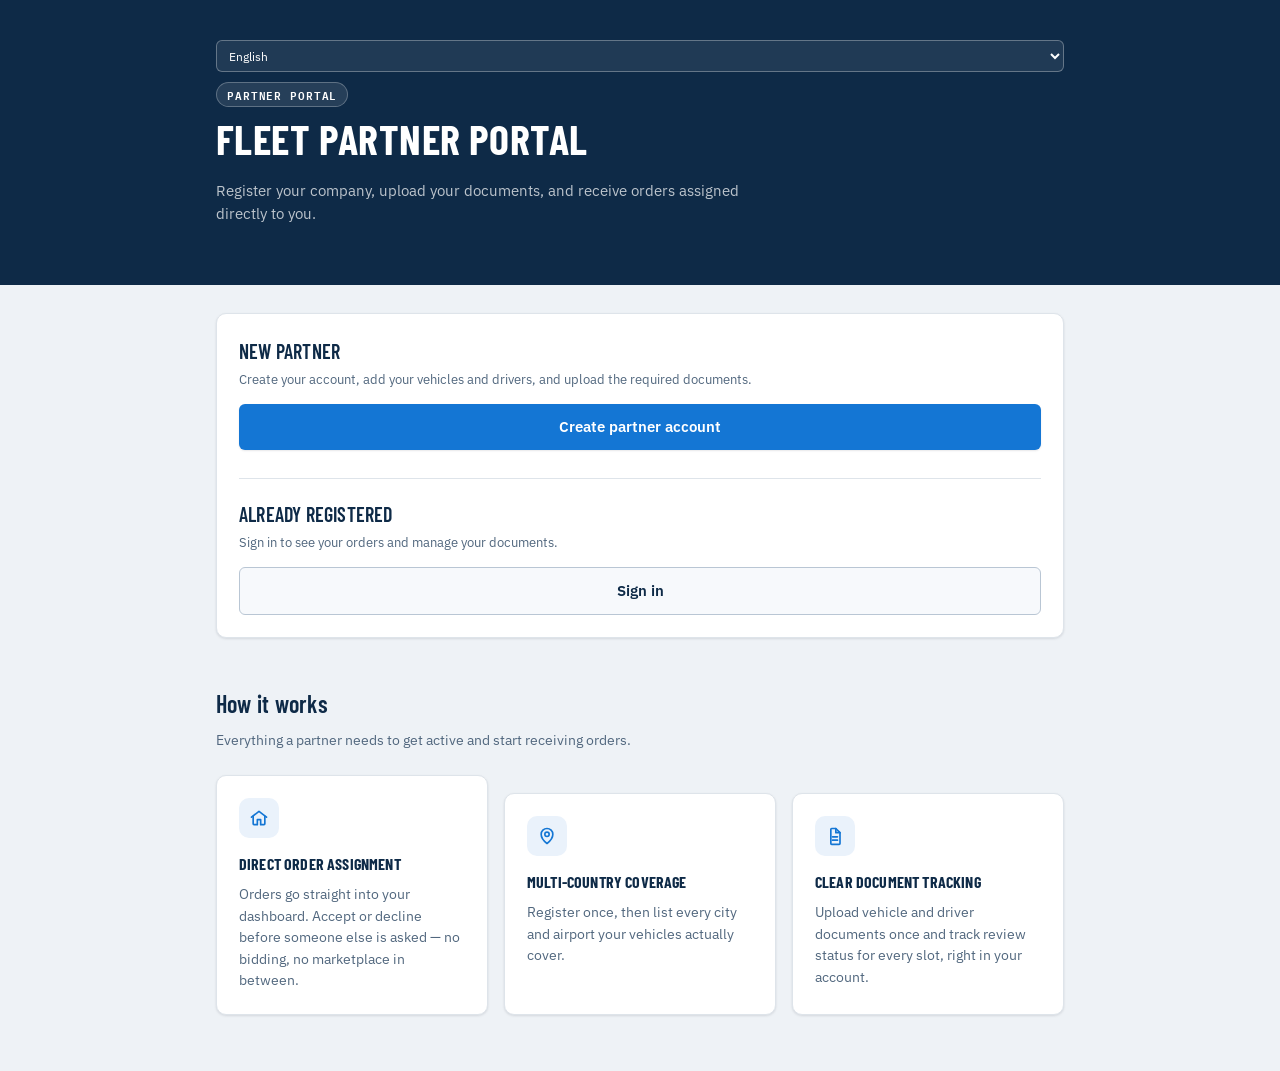
==== index.html @ af3943e8 "Add files via upload" ====
<!doctype html>
<html lang="en">
<head>
<meta charset="utf-8">
<meta name="viewport" content="width=device-width, initial-scale=1">
<title>Partner Portal</title>
<link rel="preconnect" href="https://fonts.googleapis.com">
<link rel="preconnect" href="https://fonts.gstatic.com" crossorigin>
<link rel="stylesheet" href="https://fonts.googleapis.com/css2?family=Barlow+Condensed:wght@600;700&family=IBM+Plex+Mono:wght@500&family=IBM+Plex+Sans:wght@400;500;600&display=swap">
<link rel="stylesheet" href="/assets/style.css">
<link rel="icon" href="data:image/svg+xml,%3Csvg xmlns='http://www.w3.org/2000/svg' viewBox='0 0 32 32'%3E%3Crect width='32' height='32' rx='7' fill='%2314202E'/%3E%3Ccircle cx='16' cy='16' r='9' fill='none' stroke='%23F2B705' stroke-width='2.4'/%3E%3Ccircle cx='16' cy='16' r='2.6' fill='%23F2B705'/%3E%3Cpath d='M16 7.4V12.6M16 19.4V24.6M7.4 16H12.6M19.4 16H24.6' stroke='%23F2B705' stroke-width='2.4' stroke-linecap='round'/%3E%3C/svg%3E">
</head>
<body>

<div class="hero-band">
  <div class="hero-inner">
    <div style="display:flex;justify-content:flex-end;margin-bottom:10px;">
      <select id="langSwitch" style="min-height:32px;border-radius:6px;border:1px solid rgba(255,255,255,.3);background:rgba(255,255,255,.08);color:#fff;padding:4px 8px;font-size:12px;"></select>
    </div>
    <header class="head" style="margin-bottom:0;">
      <span class="eyebrow" data-i18n="home_eyebrow">Partner portal</span>
      <h1 data-i18n="home_title">Fleet Partner Portal</h1>
      <p class="lede" data-i18n="home_lede">Register your company, upload your documents, and receive orders assigned directly to you.</p>
    </header>
  </div>
</div>

<div class="wrap" style="padding-top:28px;">
  <section class="card">
    <div class="section" style="margin-top:0;padding-top:0;border-top:0;">
      <h2 data-i18n="home_new_title">New partner</h2>
      <p class="sub" data-i18n="home_new_sub">Create your account, add your vehicles and drivers, and upload the required documents.</p>
      <a class="btn" style="display:block;text-align:center;text-decoration:none;" href="/register.html" data-i18n="home_new_btn">Create partner account</a>
    </div>
    <div class="section">
      <h2 data-i18n="home_existing_title">Already registered</h2>
      <p class="sub" data-i18n="home_existing_sub">Sign in to see your orders and manage your documents.</p>
      <a class="btn" style="display:block;text-align:center;text-decoration:none;background:var(--surface-2);color:var(--ink);border:1px solid var(--line-strong);box-shadow:none;" href="/login.html" data-i18n="home_existing_btn">Sign in</a>
    </div>
  </section>

  <div class="feature-head" style="margin-top:48px;">
    <h2 style="text-transform:none;font-size:24px;" data-i18n="home_how_title">How it works</h2>
    <p class="sub" data-i18n="home_how_sub">Everything a partner needs to get active and start receiving orders.</p>
  </div>

  <div class="feature-grid">
    <div class="card feature-card">
      <div class="feature-icon">
        <svg width="20" height="20" viewBox="0 0 24 24" fill="none" stroke="currentColor" stroke-width="2" stroke-linecap="round" stroke-linejoin="round" aria-hidden="true"><path d="M3 11l9-7 9 7"/><path d="M5 10v9a1 1 0 0 0 1 1h4v-6h4v6h4a1 1 0 0 0 1-1v-9"/></svg>
      </div>
      <h3 data-i18n="home_f1_title">Direct order assignment</h3>
      <p data-i18n="home_f1_body">Orders go straight into your dashboard. Accept or decline before someone else is asked — no bidding, no marketplace in between.</p>
    </div>
    <div class="card feature-card">
      <div class="feature-icon">
        <svg width="20" height="20" viewBox="0 0 24 24" fill="none" stroke="currentColor" stroke-width="2" stroke-linecap="round" stroke-linejoin="round" aria-hidden="true"><path d="M12 21s-7-5.1-7-11a7 7 0 0 1 14 0c0 5.9-7 11-7 11Z"/><circle cx="12" cy="10" r="2.6"/></svg>
      </div>
      <h3 data-i18n="home_f2_title">Multi-country coverage</h3>
      <p data-i18n="home_f2_body">Register once, then list every city and airport your vehicles actually cover.</p>
    </div>
    <div class="card feature-card">
      <div class="feature-icon">
        <svg width="20" height="20" viewBox="0 0 24 24" fill="none" stroke="currentColor" stroke-width="2" stroke-linecap="round" stroke-linejoin="round" aria-hidden="true"><path d="M8 3h5l5 5v13a1 1 0 0 1-1 1H8a1 1 0 0 1-1-1V4a1 1 0 0 1 1-1Z"/><path d="M13 3v5h5"/><path d="M9 13h6M9 17h6"/></svg>
      </div>
      <h3 data-i18n="home_f3_title">Clear document tracking</h3>
      <p data-i18n="home_f3_body">Upload vehicle and driver documents once and track review status for every slot, right in your account.</p>
    </div>
  </div>
</div>

<script src="/assets/i18n.js"></script>
<script>
  I18N.renderLangSwitcher("langSwitch");
  I18N.apply(document);
</script>
</body>
</html>
---- assets/style.css ----
:root {
  --bg: #EEF2F6;
  --surface: #FFFFFF;
  --surface-2: #F7F9FC;
  --ink: #0E2A47;
  --ink-2: #51677E;
  --line: #DEE4EA;
  --line-strong: #B9C6D4;
  --accent: #1476D4;
  --accent-soft: #EAF2FB;
  --accent-hover: #0F5FAE;
  --on-accent: #FFFFFF;
  --accent-warm: #F2B705;
  --focus: #1476D4;
  --good: #1B6F46;
  --good-bg: #E1F2E9;
  --crit: #B42318;
  --crit-bg: #FCE6E3;
  --warn-bg: #FDF6E0;
  --warn-border: #E8C65A;
  --warn-ink: #7A5B00;
  --shadow-card: 0 1px 3px rgba(16,24,40,.08), 0 1px 2px rgba(16,24,40,.04);
  --shadow-btn: 0 1px 2px rgba(16,24,40,.1);
  --shadow-btn-hover: 0 3px 8px rgba(16,24,40,.14);
  --font-display: "Barlow Condensed", "Arial Narrow", sans-serif;
  --font-body: "IBM Plex Sans", system-ui, -apple-system, "Segoe UI", sans-serif;
  --font-mono: "IBM Plex Mono", ui-monospace, "SFMono-Regular", Menlo, monospace;
}
* { box-sizing: border-box; }
html, body { margin: 0; }
body {
  background: var(--bg);
  color: var(--ink);
  font: 400 15px/1.5 var(--font-body);
}
.wrap { max-width: 880px; margin: 0 auto; padding: 24px 16px 56px; }
h1, h2, h3 { font-family: var(--font-display); margin: 0; text-transform: uppercase; letter-spacing: .01em; }
h1 { font-size: clamp(30px, 6vw, 42px); font-weight: 700; }
h2 { font-size: 20px; font-weight: 600; }
p { margin: 0; }
button, input, select, textarea { font: inherit; color: inherit; }
:focus-visible { outline: 3px solid var(--focus); outline-offset: 2px; }

.eyebrow {
  display: inline-flex; align-items: center; gap: 8px;
  font: 600 11px/1 var(--font-mono); letter-spacing: .08em; text-transform: uppercase;
  color: var(--ink-2); background: transparent; border: 1px solid var(--line-strong);
  padding: 6px 10px; border-radius: 999px;
}
.lede { color: var(--ink-2); max-width: 60ch; margin-top: 10px; }
.head { margin-bottom: 22px; }

.hero-band { background: var(--ink); }
.hero-inner { max-width: 880px; margin: 0 auto; padding: 40px 16px 60px; }
.hero-band .eyebrow { background: rgba(255,255,255,.1); border-color: rgba(255,255,255,.26); color: #fff; }
.hero-band h1 { color: #fff; }
.hero-band .lede { color: rgba(255,255,255,.72); }
.hero-band .lede a { color: #fff; }

.card { background: var(--surface); border: 1px solid var(--line); border-radius: 10px; padding: 22px; box-shadow: var(--shadow-card); }
.card + .card { margin-top: 18px; }

/* Auth split-screen (register, sign-in-style pages) */
.auth-frame { display: flex; flex-wrap: wrap; border-radius: 14px; overflow: hidden; box-shadow: var(--shadow-card); border: 1px solid var(--line); }
.auth-hero {
  flex: 1 1 280px; padding: 36px 32px; color: #fff; position: relative; overflow: hidden;
  background: linear-gradient(160deg, #0E2A47, #123A61 55%, #0F5FAE);
  display: flex; flex-direction: column; justify-content: space-between; gap: 30px;
}
.auth-mark { opacity: .96; display: block; margin-bottom: 16px; }
.auth-eyebrow { font: 700 11px var(--font-mono); letter-spacing: .14em; text-transform: uppercase; opacity: .75; margin: 0 0 10px; }
.auth-headline { font-family: var(--font-display); font-weight: 700; font-size: clamp(26px, 4vw, 34px); line-height: 1.08; text-transform: uppercase; letter-spacing: .01em; margin: 0; color: #fff; }
.auth-props { display: flex; flex-direction: column; gap: 14px; }
.auth-prop { display: flex; align-items: flex-start; gap: 10px; font-size: 12.5px; line-height: 1.45; color: rgba(255,255,255,.88); }
.auth-prop-icon {
  flex: none; width: 26px; height: 26px; border-radius: 50%; background: rgba(255,255,255,.14);
  display: flex; align-items: center; justify-content: center;
}
.auth-form-panel { flex: 1.1 1 340px; background: var(--surface); padding: 36px 32px; display: flex; flex-direction: column; }
.auth-form-panel .eyebrow { margin-bottom: 10px; }
.auth-form-panel h1 { font-size: clamp(22px, 3vw, 26px); }
@media (max-width: 480px) { .auth-hero, .auth-form-panel { padding: 26px 20px; } }

.section { margin-top: 28px; padding-top: 20px; border-top: 1px solid var(--line); }
.section:first-child { margin-top: 0; padding-top: 0; border-top: 0; }
.section h2 { margin-bottom: 4px; }
.section .sub { color: var(--ink-2); font-size: 13px; margin-bottom: 14px; }

.linkbtn { background: none; border: 0; padding: 0; color: var(--focus); cursor: pointer; text-decoration: underline; font-size: 14px; }

.feature-head { max-width: 60ch; }
.feature-head .sub { color: var(--ink-2); font-size: 14px; margin-top: 8px; }
.feature-grid { display: grid; grid-template-columns: repeat(3, minmax(0,1fr)); gap: 16px; margin-top: 24px; }
.feature-card { padding: 22px; }
.feature-icon {
  width: 40px; height: 40px; border-radius: 10px; background: var(--accent-soft); color: var(--accent);
  display: flex; align-items: center; justify-content: center; margin-bottom: 14px;
}
.feature-card h3 { font-family: var(--font-display); text-transform: uppercase; letter-spacing: .01em; font-size: 16px; font-weight: 700; margin: 0 0 8px; }
.feature-card p { font-size: 13.5px; line-height: 1.6; color: var(--ink-2); }
@media (max-width: 760px) { .feature-grid { grid-template-columns: 1fr; } }

.field { display: flex; flex-direction: column; gap: 5px; margin-bottom: 14px; }
.field label { font-size: 13px; font-weight: 600; }
.field .hint { font-size: 12px; color: var(--ink-2); font-weight: 400; }
input[type="text"], input[type="email"], input[type="tel"], input[type="password"], select, textarea {
  width: 100%; background: var(--surface-2); border: 1px solid var(--line-strong);
  border-radius: 6px; padding: 9px 10px; min-height: 42px;
}
textarea { resize: vertical; min-height: 64px; }

.field-row { display: flex; gap: 12px; flex-wrap: wrap; }
.field-row .field { flex: 1 1 220px; min-width: 200px; }

.password-field { position: relative; }
.password-field input { padding-right: 44px; }
.password-toggle {
  position: absolute; right: 4px; top: 4px; bottom: 4px; width: 38px;
  border: 0; background: none; cursor: pointer; color: var(--ink-2); font-size: 12px; font-weight: 600;
}
.password-toggle:hover { color: var(--ink); }

.tabs { display: flex; flex-wrap: wrap; gap: 8px; margin-bottom: 18px; }
.tab {
  border: 1px solid var(--line-strong); background: var(--surface); border-radius: 999px;
  padding: 8px 14px; min-height: 38px; cursor: pointer; font-size: 13px; font-weight: 600;
}
.tab[aria-pressed="true"] { background: var(--ink); color: #fff; border-color: var(--ink); }

.slots { display: flex; flex-direction: column; gap: 10px; margin-bottom: 16px; }
.slot {
  border: 1px solid var(--line-strong); border-radius: 8px; background: var(--surface-2);
  padding: 12px 14px; display: flex; align-items: center; gap: 12px; flex-wrap: wrap;
}
.slot-main { flex: 1 1 220px; min-width: 0; }
.slot-label { font-weight: 600; font-size: 14px; }
.slot-label .req { color: var(--crit); margin-left: 4px; }
.slot-file { font-size: 12px; color: var(--ink-2); overflow-wrap: anywhere; margin-top: 2px; }
.slot-actions { display: flex; align-items: center; gap: 8px; }
.slot input[type="file"] { position: absolute; width: 1px; height: 1px; opacity: 0; pointer-events: none; }
.slot-btn {
  border: 1px solid var(--line-strong); background: var(--surface); border-radius: 6px;
  padding: 7px 12px; min-height: 36px; cursor: pointer; font-size: 13px; font-weight: 500;
}
.slot-btn:hover { border-color: var(--ink); }
.slot.filled { border-color: var(--good); background: var(--good-bg); }
.slot.error { border-color: var(--crit); }
.slot-err { width: 100%; color: var(--crit); font-size: 12px; }

.airport-chips { display: flex; flex-wrap: wrap; gap: 8px; margin-bottom: 8px; }
.airport-chips:empty { margin-bottom: 0; }
.airport-chip {
  display: inline-flex; align-items: center; gap: 6px;
  background: var(--surface-2); border: 1px solid var(--line-strong); border-radius: 999px;
  padding: 5px 6px 5px 12px; font-size: 13px; font-weight: 500;
}
.airport-chip-remove {
  border: 0; background: none; cursor: pointer; color: var(--ink-2); font-size: 15px;
  line-height: 1; padding: 2px 6px; border-radius: 999px;
}
.airport-chip-remove:hover { color: var(--crit); background: var(--crit-bg); }

/* ---------- shared autocomplete (airport picker + country/city combobox) ---------- */
.ac-wrap { position: relative; }
.ac-search {
  width: 100%; background: var(--surface-2); border: 1px solid var(--line-strong);
  border-radius: 6px; padding: 9px 10px; min-height: 42px;
}
.ac-suggest {
  position: relative; margin-top: 4px; border: 1px solid var(--line-strong); border-radius: 8px;
  background: var(--surface); max-height: 220px; overflow-y: auto;
}
.ac-suggest-item { padding: 9px 12px; font-size: 13px; cursor: pointer; }
.ac-suggest-item:hover { background: var(--surface-2); }
.ac-suggest-item + .ac-suggest-item { border-top: 1px solid var(--line); }
.ac-suggest-city { color: var(--ink-2); }
.ac-suggest-empty { padding: 9px 12px; font-size: 13px; color: var(--ink-2); }

.btn {
  border: 0; border-radius: 6px; padding: 12px 18px; min-height: 46px; cursor: pointer;
  font-weight: 600; background: var(--accent); color: var(--on-accent); width: 100%;
  box-shadow: var(--shadow-btn); transition: background .12s ease, box-shadow .12s ease;
}
.btn:hover:not(:disabled) { background: var(--accent-hover); box-shadow: var(--shadow-btn-hover); }
.btn:disabled { opacity: .5; cursor: not-allowed; box-shadow: none; }

.status { font-size: 14px; min-height: 20px; margin-top: 10px; }
.status.err { color: var(--crit); }
.status.ok { color: var(--good); }

.progress { font-size: 13px; color: var(--ink-2); margin-top: 8px; }

.badge {
  display: inline-flex; align-items: center; gap: 4px;
  font: 600 11px/1 var(--font-mono); letter-spacing: .04em; text-transform: uppercase;
  padding: 5px 8px; border-radius: 999px; white-space: nowrap;
}
.badge-pending, .badge-offered { background: #FDF0CC; color: #7A5B00; }
.badge-approved, .badge-accepted, .badge-completed, .badge-active { background: var(--good-bg); color: var(--good); }
.badge-rejected, .badge-declined, .badge-cancelled, .badge-blocked { background: var(--crit-bg); color: var(--crit); }
.badge-no_show { background: #ECE7FB; color: #5B3FB0; }
.badge-not_started { background: var(--surface-2); color: var(--ink-2); border: 1px solid var(--line-strong); }
.badge-ending { background: var(--warn-bg); color: var(--warn-ink); border: 1px solid var(--warn-border); }
.badge-ended { background: var(--crit-bg); color: var(--crit); }

/* ---------- trial-period counter (shared by admin + partner dashboards) ---------- */
.trial-bar-track { height: 8px; border-radius: 999px; background: var(--surface-2); border: 1px solid var(--line); overflow: hidden; }
.trial-bar-fill { height: 100%; background: var(--accent); border-radius: 999px; }
.trial-bar-fill.ending { background: #D8B23C; }
.trial-bar-fill.ended { background: var(--crit); }
.trial-dates { display: flex; justify-content: space-between; font-size: 11.5px; color: var(--ink-2); margin-top: 6px; }
.trial-pill { display: inline-block; }
.trial-pill-badge { font-size: 11.5px; padding: 3px 8px; }

/* ---------- data table (shared by admin + partner dashboards) ---------- */
.table-card { padding: 4px 0 2px; overflow-x: auto; }
.data-table { width: 100%; border-collapse: collapse; min-width: 640px; }
.data-table th { text-align: left; font-size: 11px; text-transform: uppercase; letter-spacing: .05em; color: var(--ink-2); font-weight: 600; padding: 0 14px 10px; white-space: nowrap; }
.data-table th:first-child, .data-table td:first-child { padding-left: 18px; }
.data-table td { padding: 13px 14px; font-size: 14px; border-top: 1px solid var(--line); vertical-align: middle; }
.data-row { cursor: pointer; }
.data-row:hover td { background: var(--surface-2); }
.col-main { font-weight: 600; }
.col-chev { color: var(--line-strong); text-align: right; padding-right: 18px !important; width: 20px; }
.empty-cell { padding: 18px; color: var(--ink-2); border-top: 1px solid var(--line); }

/* ---------- order detail / create-order: dotted route, icon rows, meet & greet, copy buttons (shared by admin + partner) ---------- */
.route-line { display: flex; align-items: center; gap: 6px; }
.route-track { display: flex; flex-direction: column; align-items: center; flex: none; }
.route-dot { width: 10px; height: 10px; border-radius: 50%; background: var(--accent); flex: none; }
.route-dot.end { border-radius: 2px; background: var(--accent-warm); }
.route-dotted { flex: 1; width: 2px; min-height: 40px; margin: 3px 0; background-image: linear-gradient(to bottom, var(--line-strong) 50%, transparent 0%); background-size: 2px 8px; background-repeat: repeat-y; background-position: center; }
.icon-dot { width: 24px; height: 24px; border-radius: 7px; background: var(--surface-2); border: 1px solid var(--line); display: flex; align-items: center; justify-content: center; flex: none; color: var(--ink-2); }
.icon-row { display: flex; align-items: center; gap: 9px; padding: 8px 0; border-top: 1px solid var(--line); font-size: 13px; }
.icon-row:first-of-type { border-top: 0; }
.meetgreet-box { margin-top: 12px; background: var(--warn-bg); border: 1px solid var(--warn-border); border-radius: 10px; padding: 11px 13px; }
.meetgreet-box .route-line + .route-line { margin-top: 3px; }
.meetgreet-box .mg-instruction { font-size: 12px; color: var(--warn-ink); }
.meetgreet-box .mg-sign { font-size: 13px; font-weight: 700; margin-bottom: 4px; }
.copy-btn { border: 0; background: transparent; padding: 4px; margin-left: auto; cursor: pointer; color: var(--line-strong); border-radius: 6px; display: flex; flex: none; transition: background .12s ease, color .12s ease; }
.copy-btn:hover { background: var(--surface-2); color: var(--ink-2); }
.copy-btn.copied { color: var(--good); }

.navbar {
  display: flex; align-items: center; justify-content: space-between; gap: 10px;
  margin-bottom: 18px; font-size: 14px; flex-wrap: wrap;
}
.navbar .who { color: var(--ink-2); }
.navbar .who b { color: var(--ink); }

[hidden] { display: none !important; }

@media (max-width: 480px) {
  .slot { flex-direction: column; align-items: stretch; }
  .slot-actions { width: 100%; justify-content: space-between; }
}
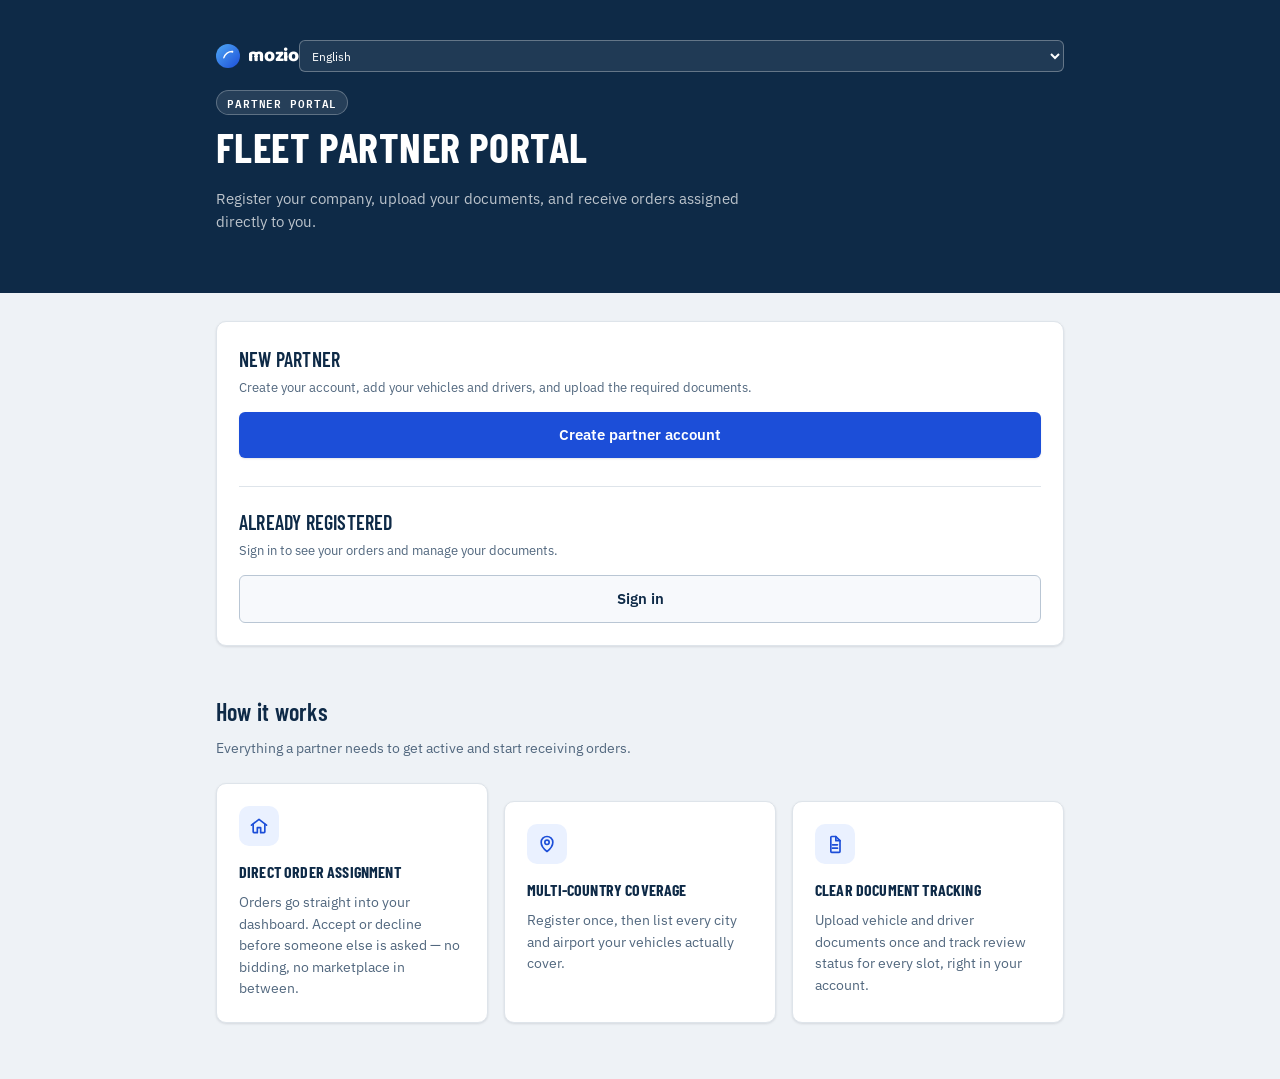
==== commit a62010fd: "Add files via upload" ====
--- a/index.html
+++ b/index.html
@@ -6,7 +6,7 @@
 <title>Partner Portal</title>
 <link rel="preconnect" href="https://fonts.googleapis.com">
 <link rel="preconnect" href="https://fonts.gstatic.com" crossorigin>
-<link rel="stylesheet" href="https://fonts.googleapis.com/css2?family=Barlow+Condensed:wght@600;700&family=IBM+Plex+Mono:wght@500&family=IBM+Plex+Sans:wght@400;500;600&display=swap">
+<link rel="stylesheet" href="https://fonts.googleapis.com/css2?family=Barlow+Condensed:wght@600;700&family=IBM+Plex+Mono:wght@500&family=IBM+Plex+Sans:wght@400;500;600&family=Baloo+2:wght@700;800&display=swap">
 <link rel="stylesheet" href="/assets/style.css">
 <link rel="icon" href="data:image/svg+xml,%3Csvg xmlns='http://www.w3.org/2000/svg' viewBox='0 0 32 32'%3E%3Crect width='32' height='32' rx='7' fill='%2314202E'/%3E%3Ccircle cx='16' cy='16' r='9' fill='none' stroke='%23F2B705' stroke-width='2.4'/%3E%3Ccircle cx='16' cy='16' r='2.6' fill='%23F2B705'/%3E%3Cpath d='M16 7.4V12.6M16 19.4V24.6M7.4 16H12.6M19.4 16H24.6' stroke='%23F2B705' stroke-width='2.4' stroke-linecap='round'/%3E%3C/svg%3E">
 </head>
@@ -14,7 +14,13 @@
 
 <div class="hero-band">
   <div class="hero-inner">
-    <div style="display:flex;justify-content:flex-end;margin-bottom:10px;">
+    <div style="display:flex;justify-content:space-between;align-items:center;margin-bottom:18px;">
+      <div class="brand-row">
+        <span class="brand-mark-icon">
+          <svg width="12" height="12" viewBox="0 0 20 20" fill="none" stroke="#fff" stroke-width="2.2" aria-hidden="true"><path d="M3 13c3-8 8-10.5 14-10.5" stroke-linecap="round"/><circle cx="17.3" cy="3" r="1.6" fill="#fff" stroke="none"/></svg>
+        </span>
+        <span class="brand-wordmark on-dark">mozio</span>
+      </div>
       <select id="langSwitch" style="min-height:32px;border-radius:6px;border:1px solid rgba(255,255,255,.3);background:rgba(255,255,255,.08);color:#fff;padding:4px 8px;font-size:12px;"></select>
     </div>
     <header class="head" style="margin-bottom:0;">
--- a/assets/style.css
+++ b/assets/style.css
@@ -6,12 +6,14 @@
   --ink-2: #51677E;
   --line: #DEE4EA;
   --line-strong: #B9C6D4;
-  --accent: #1476D4;
-  --accent-soft: #EAF2FB;
-  --accent-hover: #0F5FAE;
+  --accent: #1C4ED8;
+  --accent-soft: #EAF1FF;
+  --accent-hover: #153DB0;
   --on-accent: #FFFFFF;
   --accent-warm: #F2B705;
-  --focus: #1476D4;
+  --focus: #1C4ED8;
+  --brand-navy: #0B2A63;
+  --brand-sky: #4FA8F5;
   --good: #1B6F46;
   --good-bg: #E1F2E9;
   --crit: #B42318;
@@ -64,7 +66,7 @@
 .auth-frame { display: flex; flex-wrap: wrap; border-radius: 14px; overflow: hidden; box-shadow: var(--shadow-card); border: 1px solid var(--line); }
 .auth-hero {
   flex: 1 1 280px; padding: 36px 32px; color: #fff; position: relative; overflow: hidden;
-  background: linear-gradient(160deg, #0E2A47, #123A61 55%, #0F5FAE);
+  background: linear-gradient(160deg, var(--brand-navy) 0%, var(--accent) 55%, var(--brand-sky) 100%);
   display: flex; flex-direction: column; justify-content: space-between; gap: 30px;
 }
 .auth-mark { opacity: .96; display: block; margin-bottom: 16px; }
@@ -80,6 +82,20 @@
 .auth-form-panel .eyebrow { margin-bottom: 10px; }
 .auth-form-panel h1 { font-size: clamp(22px, 3vw, 26px); }
 @media (max-width: 480px) { .auth-hero, .auth-form-panel { padding: 26px 20px; } }
+
+/* ---------- brand mark (wordmark + icon), reused on auth hero panels, the
+   main landing page header and both dashboard sidebars ---------- */
+.brand-row { display: flex; align-items: center; gap: 8px; }
+.brand-mark-icon {
+  width: 24px; height: 24px; border-radius: 999px; flex: none;
+  background: linear-gradient(135deg, var(--brand-sky), var(--accent));
+  display: flex; align-items: center; justify-content: center;
+}
+.brand-wordmark {
+  font-family: "Baloo 2", var(--font-display); font-weight: 800; font-size: 19px;
+  color: var(--accent); letter-spacing: -.01em; text-transform: none; line-height: 1;
+}
+.brand-wordmark.on-dark { color: #fff; }
 
 .section { margin-top: 28px; padding-top: 20px; border-top: 1px solid var(--line); }
 .section:first-child { margin-top: 0; padding-top: 0; border-top: 0; }
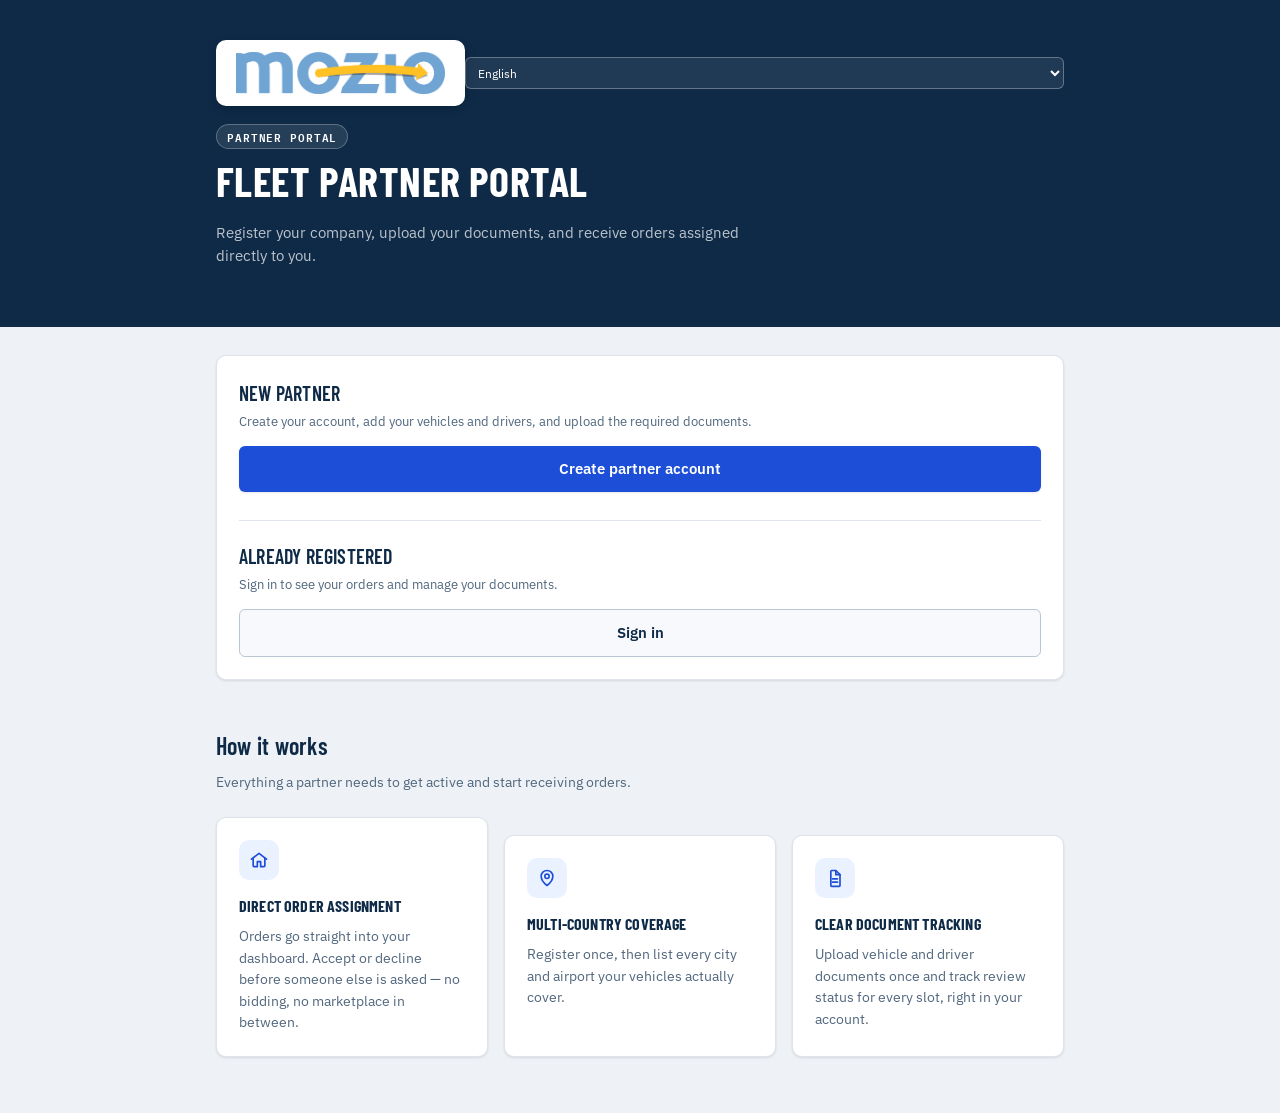
==== commit 29860093: "Add files via upload" ====
--- a/index.html
+++ b/index.html
@@ -15,12 +15,7 @@
 <div class="hero-band">
   <div class="hero-inner">
     <div style="display:flex;justify-content:space-between;align-items:center;margin-bottom:18px;">
-      <div class="brand-row">
-        <span class="brand-mark-icon">
-          <svg width="12" height="12" viewBox="0 0 20 20" fill="none" stroke="#fff" stroke-width="2.2" aria-hidden="true"><path d="M3 13c3-8 8-10.5 14-10.5" stroke-linecap="round"/><circle cx="17.3" cy="3" r="1.6" fill="#fff" stroke="none"/></svg>
-        </span>
-        <span class="brand-wordmark on-dark">mozio</span>
-      </div>
+      <span class="brand-logo-badge"><img src="/assets/mozio-logo.png" alt="mozio"></span>
       <select id="langSwitch" style="min-height:32px;border-radius:6px;border:1px solid rgba(255,255,255,.3);background:rgba(255,255,255,.08);color:#fff;padding:4px 8px;font-size:12px;"></select>
     </div>
     <header class="head" style="margin-bottom:0;">
--- a/assets/style.css
+++ b/assets/style.css
@@ -97,6 +97,17 @@
 }
 .brand-wordmark.on-dark { color: #fff; }
 
+/* real logo file, white badge for use on dark hero panels (home header,
+   login/register hero) ---------- */
+.brand-logo-badge {
+  display: inline-flex; align-items: center; background: #fff;
+  border-radius: 10px; padding: 12px 20px;
+  box-shadow: 0 3px 10px rgba(0,0,0,.18);
+}
+.brand-logo-badge img { display: block; height: 42px; width: auto; }
+.brand-logo-badge-sm { padding: 7px 12px; border-radius: 8px; }
+.brand-logo-badge-sm img { height: 20px; }
+
 .section { margin-top: 28px; padding-top: 20px; border-top: 1px solid var(--line); }
 .section:first-child { margin-top: 0; padding-top: 0; border-top: 0; }
 .section h2 { margin-bottom: 4px; }
